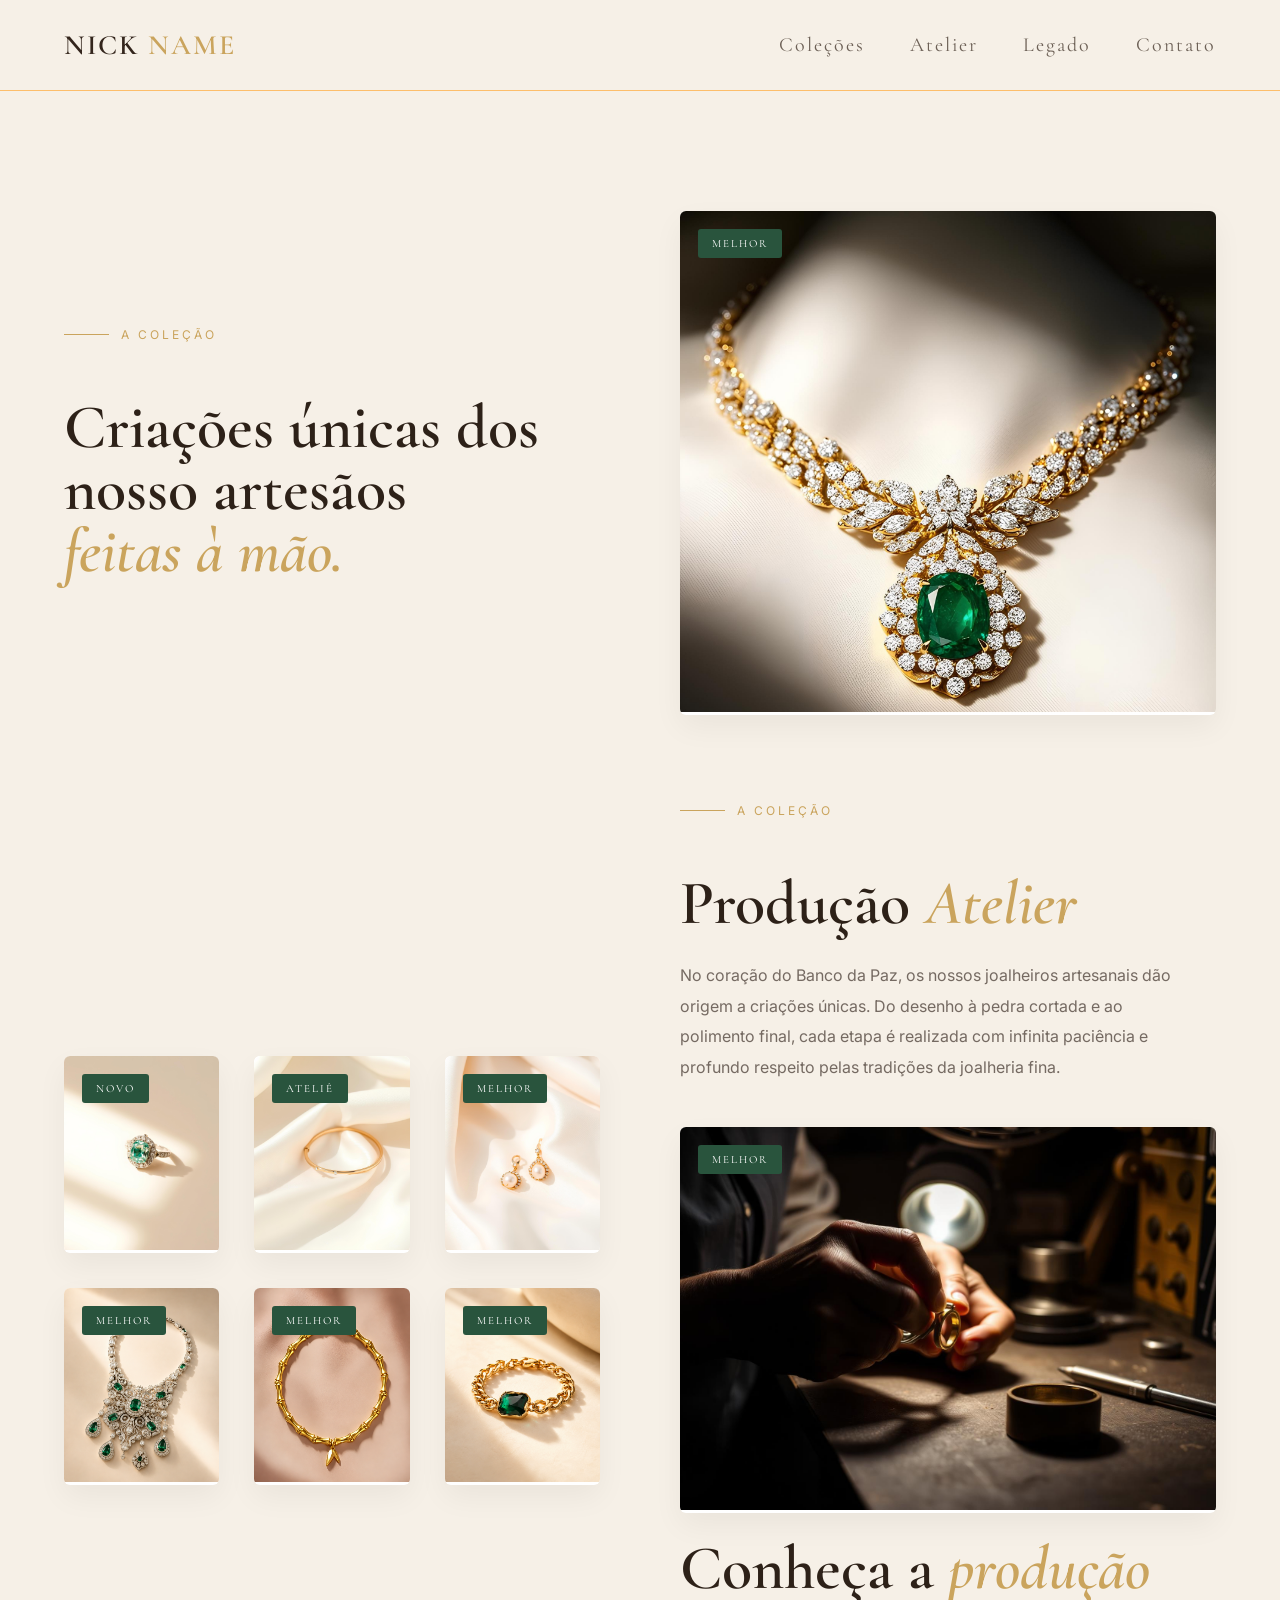
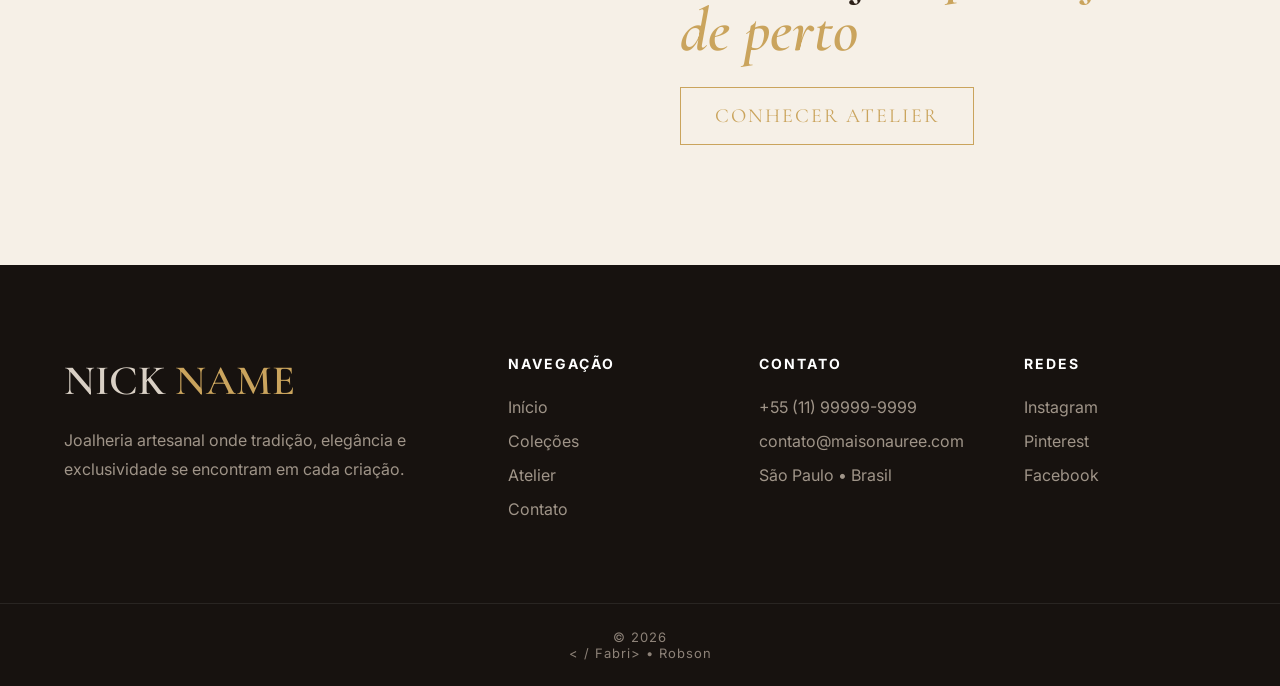
==== atelier.html @ 3f084321 "arrumamos todos os textos, criamos a pagina das coleçoes, colocamos as fotos q faltavam e organizamo" ====
<!DOCTYPE html>
<html lang="pt-BR">

<head>
    <meta charset="UTF-8" />
    <meta name="viewport" content="width=device-width, initial-scale=1.0" />
    <title>Atelier</title>

    <link rel="preconnect" href="https://fonts.googleapis.com">
    <link rel="preconnect" href="https://fonts.gstatic.com" crossorigin>
    <link
        href="https://fonts.googleapis.com/css2?family=Cormorant+Garamond:wght@400;500;600;700&family=Inter:wght@300;400;500;600&display=swap"
        rel="stylesheet">

    <link rel="stylesheet" href="css/bootstrap.css" />
    <link rel="stylesheet" href="css/style.css" />
    <link rel="stylesheet" href="css/style2.css" />
    <link rel="stylesheet" href="css/style3.css" />
</head>

<body>

    <!-- HEADER -->
    <header class="header">
        <div class="container nav">
            <h1 class="logo">
                NICK <span>NAME</span>
            </h1>

            <nav class="menu font">
                <a href="index.html#collection">Coleções</a>
                <a href="index.html#atelier">Atelier</a>
                <a href="index.html#heritage">Legado</a>
                <a href="index.html#contact">Contato</a>
            </nav>

        </div>
    </header>

    <section class="atelier">
        <div class="container atelier-grid">

            <div class="atelier-text">
                <span class="eyebrow">A COLEÇÃO</span>

                <h2>
                    Criações únicas dos nosso artesãos <br>
                    <span>feitas à mão.</span>
                </h2>
            </div>

            <article class="product-card">
                <div class="product-image">
                    <img src="img/colar_main.jpg" alt="Éclat de Lune">
                    <span class="badge font">MELHOR</span>
                </div>
            </article>

            <div class="products">

                <article class="product-card">
                    <div class="product-image">
                        <img src="img/anel2.jpeg" alt="Bague Royale">
                        <span class="badge font">NOVO</span>
                    </div>
                </article>


                <article class="product-card">
                    <div class="product-image">
                        <img src="img/bracelete2.jpeg" alt="Alliance d'Or">
                        <span class="badge font">ATELIÊ</span>
                    </div>
                </article>


                <article class="product-card">
                    <div class="product-image">
                        <img src="img/brinco2.jpeg" alt="Éclat de Lune">
                        <span class="badge font">MELHOR</span>
                    </div>
                </article>

                <article class="product-card">
                    <div class="product-image">
                        <img src="img/joyafrancesa.png" alt="Éclat de Lune">
                        <span class="badge font">MELHOR</span>
                    </div>
                </article>
                <article class="product-card">
                    <div class="product-image">
                        <img src="img/pulseira.png" alt="Éclat de Lune">
                        <span class="badge font">MELHOR</span>
                    </div>
                </article>
                <article class="product-card">
                    <div class="product-image">
                        <img src="img/pulseira2.png" alt="Éclat de Lune">
                        <span class="badge font">MELHOR</span>
                    </div>
                </article>
            </div>

            <div class="atelier-text">
                <span class="eyebrow">A COLEÇÃO</span>

                <h2>
                    Produção
                    <span>Atelier</span>
                </h2>

                <p>
                    No coração do Banco da Paz, os nossos joalheiros artesanais dão origem a criações únicas. Do desenho
                    à pedra cortada e ao polimento final, cada etapa é realizada com infinita paciência e profundo
                    respeito pelas tradições da joalheria fina.
                </p>

                <article class="product-card">
                    <div class="product-image">
                        <img src="img/oscarala.jpeg" alt="Éclat de Lune">
                        <span class="badge font">MELHOR</span>
                    </div>
                </article>

                <h2>
                    Conheça a<span> produção <br>
                        de perto</span>
                </h2>
                <a href="index.html#contact" class="btn-outline font">CONHECER ATELIER</a>
            </div>
    </section>


    <!-- =================================== -->

    <footer class="footer">

        <div class="container footer-grid">

            <div class="footer-brand">

                <h2>NICK <span>NAME</span></h2>

                <p>
                    Joalheria artesanal onde tradição, elegância e
                    exclusividade se encontram em cada criação.
                </p>

            </div>

            <div class="footer-column">

                <h3>Navegação</h3>

                <a href="#hero">Início</a>
                <a href="#collection">Coleções</a>
                <a href="#atelier">Atelier</a>
                <a href="#contact">Contato</a>

            </div>

            <div class="footer-column">

                <h3>Contato</h3>

                <p>+55 (11) 99999-9999</p>
                <p>contato@maisonauree.com</p>
                <p>São Paulo • Brasil</p>

            </div>

            <div class="footer-column">

                <h3>Redes</h3>

                <a href="https://www.instagram.com" target="_blank">Instagram</a>
                <a href="https://www.pinterest.com" target="_blank">Pinterest</a>
                <a href="https://www.facebook.com" target="_blank">Facebook</a>

            </div>

        </div>

        <div class="footer-bottom">

            <div class="container">

                <p>
                    © 2026 <br>
                    < / Fabri> • Robson
                </p>

            </div>

        </div>

    </footer>
</body>

</html>
---- css/style.css ----
@import url('https://fonts.googleapis.com/css2?family=Cormorant+Garamond:wght@400;500;600;700&family=Inter:wght@300;400;500;600&display=swap');

*{
    margin:0;
    padding:0;
    box-sizing:border-box;

}

html{
    scroll-behavior:smooth;
}

body{
    background:#f6f0e7;
    color:#33251c;
    font-family:'Inter',sans-serif;
    overflow-x:hidden;
}

img{
    width:100%;
    display:block;
}

a{
    text-decoration:none;
    color:inherit;
}

ul{
    list-style:none;
}

/*VARIÁVEIS*/

:root{
    --bgnav:rgba(246, 240, 231, 0.85);
    --bg:#f6f0e7;
    --white:#ffffff;
    --gold:#caa45d;
    --gold-dark:#a98542;
    --text:#2d2118;
    --text-light:#756a62;
    --green:#29543d;
    --border:#fdbe6b;
    --font: "Cormorant Garamond",serif;
}

.font{
    font-family:var(--font);
}

/*CONTAINER*/

.container{
    width:1200px;
    max-width:90%;
    margin:auto;
}

/*HEADER*/

.header{

    width:100%;
    background:var(--bgnav);
    border-bottom:1px solid var(--border);
    
    position:sticky;
    top:0;
    z-index:999;

}

.nav{

    height:90px;

    display:flex;
    align-items:center;
    justify-content:space-between;

}

.logo{

    font-family:"Cormorant Garamond",serif;
    font-size:28px;
    letter-spacing:2px;
    font-weight:600;

}

.logo span{

    color:var(--gold);

}

.menu{

    display:flex;
    gap:45px;

}

.menu a{

    font-size:20px;
    letter-spacing:2px;
    color:#6d6157;
    transition:.35s;

}

.menu a:hover{

    color:var(--gold);

}

.btn-nav{

    background:var(--green);
    color:#fff;

    padding:13px 22px;

    border-radius:2px;

    font-size:12px;

    letter-spacing:2px;

    transition:.35s;

}

.btn-nav:hover{

    background:#1d3f2d;

    transform:translateY(-2px);

}

/*HERO*/

.hero{

    padding:90px 0 120px;

}

.hero-grid{

    display:grid;

    grid-template-columns:1fr 1.15fr;

    gap:90px;

    align-items:center;

}

/*TEXTO*/

.eyebrow{

    display:inline-flex;

    align-items:center;

    gap:12px;

    font-size:12px;

    color:var(--gold);

    letter-spacing:3px;

    text-transform:uppercase;

    margin-bottom:30px;

}

.eyebrow::before{

    content:"";

    width:45px;

    height:1px;

    background:var(--gold);

}

.hero h1{

    font-family:"Cormorant Garamond",serif;

    font-size:72px;

    line-height:0.95;

    font-weight:600;

    margin-bottom:28px;

    color:var(--text);

}

.hero h1 span{

    color:var(--gold);

    font-style:italic;

}

.hero p{

    max-width:480px;

    line-height:1.9;

    color:var(--text-light);

    font-size:16px;

    margin-bottom:40px;

}

/*BOTÕES*/

.hero-actions{

    display:flex;

    align-items:center;

    gap:35px;

    margin-bottom:60px;

}

.btn-primary{

    background:var(--green);

    color:#fff;

    padding:16px 34px;

    letter-spacing:2px;

    font-size:12px;

    transition:.35s;

}

.btn-primary:hover{

    background:#1f4130;

    transform:translateY(-3px);

}

.link-secondary{

    color:#6d6157;
    transition:.3s;
    border-bottom:1px solid var(--gold-dark);
}

.link-secondary:hover{

    color:var(--gold);
    transform:translateY(-3px);
}

/*ESTATÍSTICAS*/

.stats{

    display:flex;

    gap:60px;

    padding-top:30px;

    border-top:1px solid var(--border);

}

.stat{

    display:flex;

    flex-direction:column;

    gap:8px;

}

.stat strong{

    /* font-family:"Cormorant Garamond",serif; */

    font-size:34px;

    color:var(--gold);

}

.stat span{

    color:#8b8078;

    font-size:13px;

    letter-spacing:1px;

}

/*FOTO HERO*/

.hero-image{

    position:relative;

}

.hero-image img{

    height:760px;

    object-fit:cover;

    box-shadow:0 30px 60px rgba(0,0,0,.12);

}

/*CARD FLUTUANTE*/

.floating-card{

    position:absolute;

    right:-25px;

    bottom:35px;

    background:#fff;

    padding:22px;

    width:240px;

    box-shadow:0 20px 40px rgba(0,0,0,.12);

}

.floating-card span{

    display:block;

    color:var(--gold);

    font-size:12px;

    letter-spacing:2px;

    margin-bottom:10px;

}

.floating-card strong{

    font-family:"Cormorant Garamond",serif;

    font-size:24px;

    font-weight:600;

}
---- css/style2.css ----
/*COLLECTION*/

.collection{
    padding:120px 0;
    background:#fbf7f2;
}

/* Cabeçalho da seção */

.section-head{
    display:flex;
    justify-content:space-between;
    align-items:flex-end;
    gap:40px;
    margin-bottom:70px;
}

.section-head h2{
    font-family:"Cormorant Garamond",serif;
    font-size:58px;
    font-weight:600;
    line-height:1;
    color:var(--text);
}

.section-head h2 span{
    color:var(--gold);
    font-style:italic;
}

.section-link{
    font-size:20px;
    letter-spacing:2px;
    color:var(--gold-dark);
    transition:.3s;
}

.section-link:hover{
    color:var(--green);
}

/*GRID PRODUTOS*/

.products{
    display:grid;
    grid-template-columns:repeat(3,1fr);
    gap:35px;
}

/*CARD*/

.product-card{

    background:#fff;

    border-radius:6px;

    overflow:hidden;

    transition:.35s;

    box-shadow:0 12px 30px rgba(0,0,0,.05);

}

.product-card:hover{

    transform:translateY(-10px);

    box-shadow:0 25px 60px rgba(0,0,0,.12);

}

/*IMAGEM DO CARD*/

.product-image{

    position:relative;

    overflow:hidden;

    background:#efe5d6;

}

.product-image img{

    width:100%;
    

    object-fit:cover;

    transition:.6s;

}

.product-card:hover img{

    transform:scale(1.08);

}

/*BADGE*/

.badge{

    position:absolute;

    top:18px;
    left:18px;

    background:var(--green);

    color:#fff;

    padding:8px 14px;

    font-size:11px;

    letter-spacing:2px;

    border-radius:3px;

}

/*INFORMAÇÕES*/

.product-info{

    padding:28px;

}

.product-info small{

    display:block;

    color:#9b8d83;

    letter-spacing:2px;

    font-size:11px;

    margin-bottom:12px;

}

.product-info h3{

    font-family:"Cormorant Garamond",serif;

    font-size:34px;

    font-weight:600;

    color:var(--text);

    margin-bottom:18px;

}

.price{

    display:inline-block;

    font-size:30px;

    color:var(--gold);

    font-weight:600;

}

/*HOVER DETALHE*/

.product-card::after{

    content:"";

    display:block;

    width:0;

    height:3px;

    background:var(--gold);

    transition:.4s;

}

.product-card:hover::after{

    width:100%;

}

/*RESPONSIVO DA SEÇÃO*/

@media (max-width:1100px){

    .products{

        grid-template-columns:repeat(2,1fr);

    }

}

@media (max-width:700px){

    .section-head{

        flex-direction:column;
        align-items:flex-start;

    }

    .section-head h2{

        font-size:42px;

    }

    .products{

        grid-template-columns:1fr;

    }

    .product-image img{

        height:360px;

    }

}
---- css/style3.css ----
/*ATELIER*/

.atelier{
    padding:120px 0;
    background:var(--bg);
}

.atelier-grid{
    display:grid;
    grid-template-columns:1fr 1fr;
    gap:80px;
    align-items:center;
}

/*IMAGEM*/

.atelier-image{
    position:relative;
}

.atelier-image img{
    width:100%;
    height:650px;
    object-fit:cover;
    border-radius:6px;
    box-shadow:0 25px 60px rgba(0,0,0,.12);
}

/*TEXTO*/

.atelier-text h2{
    font-family:"Cormorant Garamond",serif;
    font-size:62px;
    line-height:1;
    font-weight:600;
    margin:25px 0;
    color:var(--text);
}

.atelier-text h2 span{
    color:var(--gold);
    font-style:italic;
}

.atelier-text p{
    color:var(--text-light);
    line-height:1.9;
    font-size:16px;
    margin-bottom:45px;
    max-width:520px;
}

.btn-outline{

    display:inline-block;

    border:1px solid var(--gold);

    color:var(--gold);

    padding:16px 34px;

    letter-spacing:2px;

    font-size:20px;

    transition:.35s;

}

.btn-outline:hover{

    background:var(--gold);

    color:#fff;

}

/*FOOTER*/

/*==========================
        FOOTER
==========================*/

.footer{

    background:#17120f;

    color:#d9d0c5;

    padding-top:90px;

}

.footer-grid{

    display:grid;

    grid-template-columns:2fr 1fr 1fr 1fr;

    gap:60px;

    padding-bottom:70px;

}

.footer-brand h2{

    font-family:"Cormorant Garamond",serif;

    font-size:42px;

    font-weight:600;

    margin-bottom:20px;

}

.footer-brand span{

    color:var(--gold);

}

.footer-brand p{

    max-width:360px;

    color:#9f9488;

    line-height:1.8;

}

.footer-column h3{

    color:#fff;

    font-size:14px;

    letter-spacing:2px;

    margin-bottom:25px;

    text-transform:uppercase;

}

.footer-column a,
.footer-column p{

    display:block;

    margin-bottom:14px;

    color:#9f9488;

    transition:.3s;

}

.footer-column a:hover{

    color:var(--gold);

    padding-left:6px;

}

.footer-bottom{

    border-top:1px solid rgba(255,255,255,.08);

    padding:25px 0;

    text-align:center;

}

.footer-bottom p{

    color:#8d8278;

    font-size:13px;

    letter-spacing:1px;

}



/*SCROLLBAR*/

::-webkit-scrollbar{
    width:10px;
}

::-webkit-scrollbar-track{
    background:#efe5d6;
}

::-webkit-scrollbar-thumb{
    background:var(--gold);
    border-radius:20px;
}

::-webkit-scrollbar-thumb:hover{
    background:var(--gold-dark);
}

/*ANIMAÇÕES*/

.hero-text,
.hero-image,
.product-card,
.atelier-image,
.atelier-text{

    animation:fadeUp .9s ease both;

}

.product-card:nth-child(2){
    animation-delay:.15s;
}

.product-card:nth-child(3){
    animation-delay:.3s;
}

@keyframes fadeUp{

    from{
        opacity:0;
        transform:translateY(40px);
    }

    to{
        opacity:1;
        transform:translateY(0);
    }

}


/*======================================
=            CONTACT                  =
======================================*/

.contact{

    padding:120px 0;

    background:#f6f0e7;

    border-top:1px solid var(--border);

}

.contact-grid{

    display:grid;

    grid-template-columns:1fr 480px;

    gap:90px;

    align-items:start;

}

.contact-info h2{

    font-family:"Cormorant Garamond",serif;

    font-size:58px;

    line-height:1;

    margin:25px 0;

    color:var(--text);

}

.contact-info h2 span{

    color:var(--gold);

    font-style:italic;

}

.contact-info p{

    color:var(--text-light);

    line-height:1.9;

    max-width:420px;

    margin-bottom:50px;

}

.contact-item{

    padding:20px 0;

    border-top:1px solid var(--border);

}

.contact-item:last-child{

    border-bottom:1px solid var(--border);

}

.contact-item small{

    display:block;

    color:var(--gold);

    letter-spacing:2px;

    font-size:11px;

    margin-bottom:8px;

}

.contact-item strong{

    font-size:15px;

    color:var(--text);

    font-weight:500;

}

/*========================*/

.contact-form{

    background:#fff;

    padding:40px;

    box-shadow:0 18px 40px rgba(0,0,0,.08);

}

.contact-form h3{

    font-family:"Cormorant Garamond",serif;

    font-size:28px;

    margin-bottom:30px;

    color:var(--text);

}

.contact-form input,
.contact-form textarea{

    width:100%;

    border:none;

    border-bottom:1px solid var(--border);

    background:transparent;

    padding:18px 0;

    margin-bottom:12px;

    font-size:14px;

    outline:none;

    color:var(--text);

}

.contact-form input::placeholder,
.contact-form textarea::placeholder{

    color:#999;

}

.contact-form textarea{

    resize:none;

}

.contact-form button{

    width:100%;

    margin-top:25px;

    background:var(--green);

    color:#fff;

    border:none;

    padding:16px;

    cursor:pointer;

    letter-spacing:2px;

    font-size:12px;

    transition:.3s;

}

.contact-form button:hover{

    background:#1d3f2d;

}




/*RESPONSIVIDADE*/

@media (max-width:1100px){

    .hero-grid,
    .atelier-grid{

        grid-template-columns:1fr;
        gap:60px;

    }

    .hero-image{
        order:-1;
    }

    .hero-image img{
        height:600px;
    }

    .atelier-image img{
        height:520px;
    }

}

@media (max-width:900px){

    .nav{

        flex-direction:column;
        height:auto;
        padding:25px 0;
        gap:20px;

    }

    .menu{

        gap:20px;
        flex-wrap:wrap;
        justify-content:center;

    }

    .hero{

        padding:70px 0;

    }

    .hero h1{

        font-size:56px;

    }

    .stats{

        flex-wrap:wrap;
        gap:30px;

    }

    .section-head h2{

        font-size:48px;

    }

    .atelier-text h2{

        font-size:50px;

    }

}

@media (max-width:600px){

    .hero h1{

        font-size:42px;

    }

    .hero-actions{

        flex-direction:column;
        align-items:flex-start;
        gap:20px;

    }

    .hero-image img{

        height:420px;

    }

    .floating-card{

        position:static;
        width:100%;
        margin-top:20px;

    }

    .atelier-image img{

        height:400px;

    }

    .atelier-text h2{

        font-size:40px;

    }

    .footer-content{

        flex-direction:column;
        text-align:center;

    }

    .footer-links{

        justify-content:center;
        flex-wrap:wrap;

    }

}

@media(max-width:900px){

    .contact-grid{

        grid-template-columns:1fr;

    }

    .contact-info h2{

        font-size:46px;

    }

}

@media(max-width:900px){

    .footer-grid{

        grid-template-columns:1fr;
        gap:40px;

    }

}
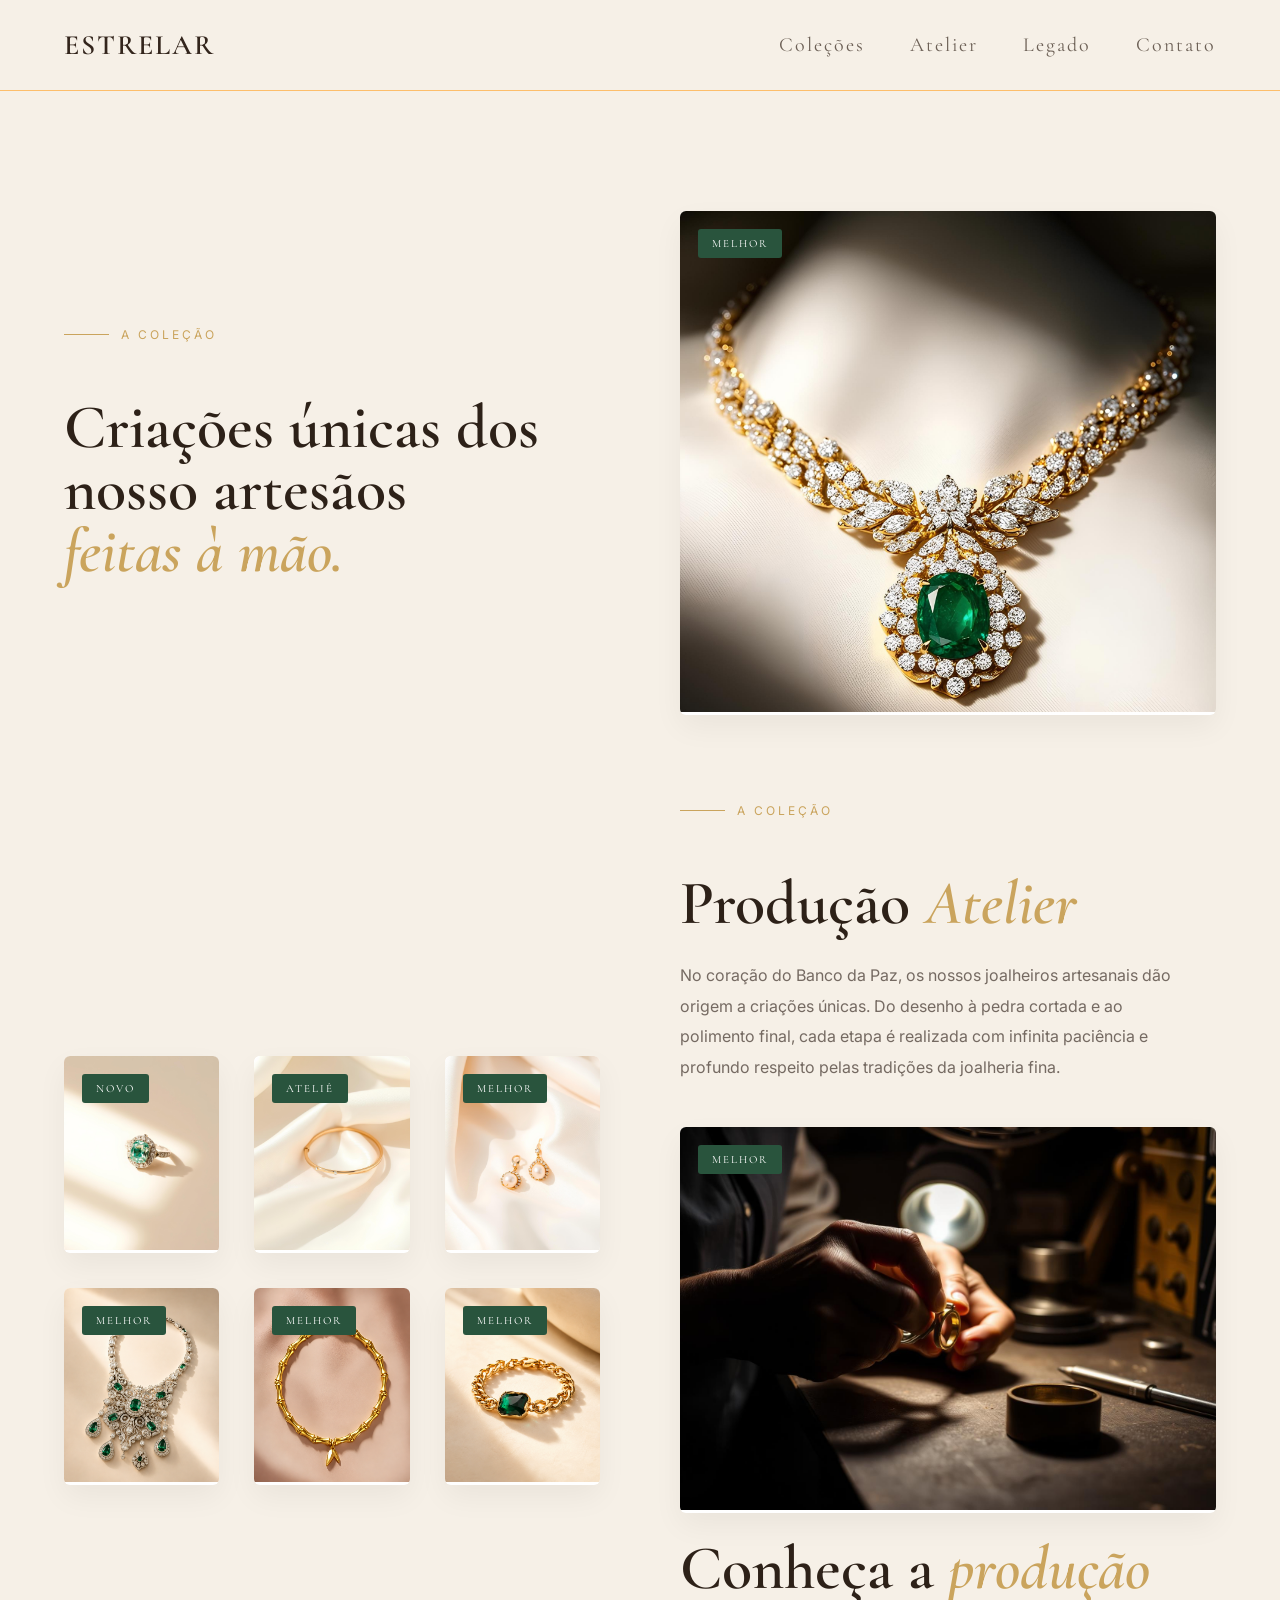
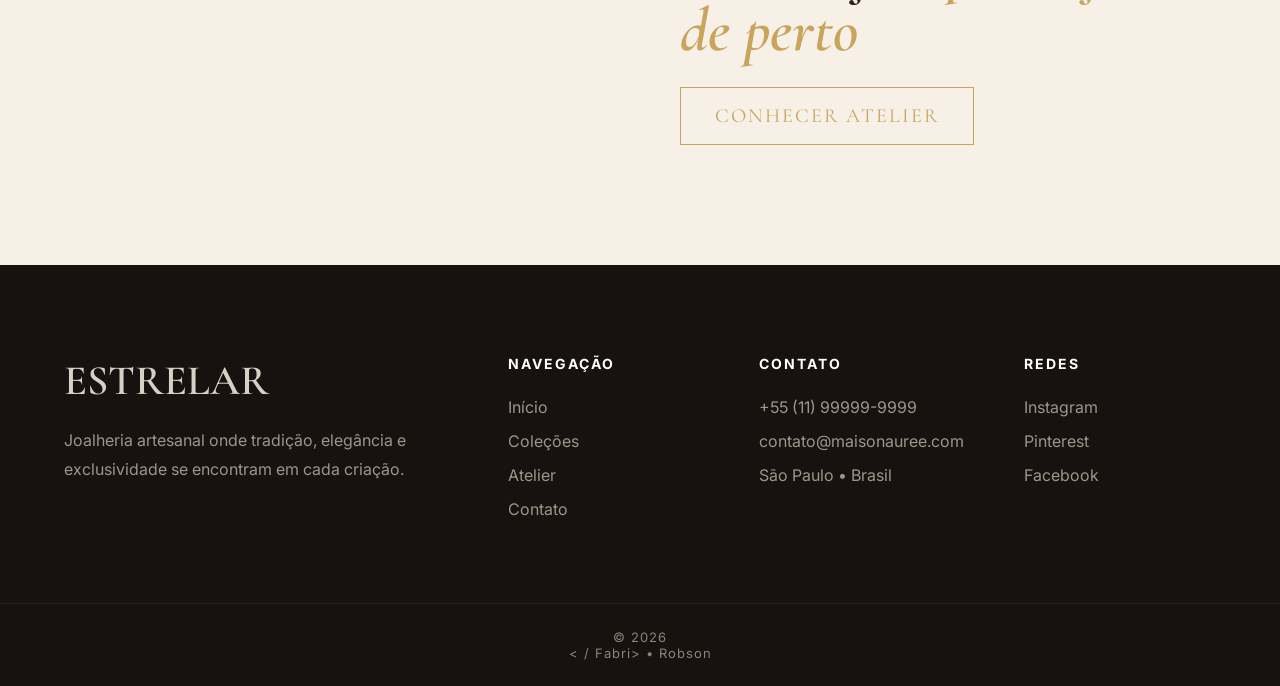
==== commit 6caf1bab: "Mudança no nome. coautoria: Maria, Yasmin (feito na escola)" ====
--- a/atelier.html
+++ b/atelier.html
@@ -24,7 +24,7 @@
     <header class="header">
         <div class="container nav">
             <h1 class="logo">
-                NICK <span>NAME</span>
+                ESTRELAR
             </h1>
 
             <nav class="menu font">
@@ -139,7 +139,7 @@
 
             <div class="footer-brand">
 
-                <h2>NICK <span>NAME</span></h2>
+                <h2>ESTRELAR</h2>
 
                 <p>
                     Joalheria artesanal onde tradição, elegância e
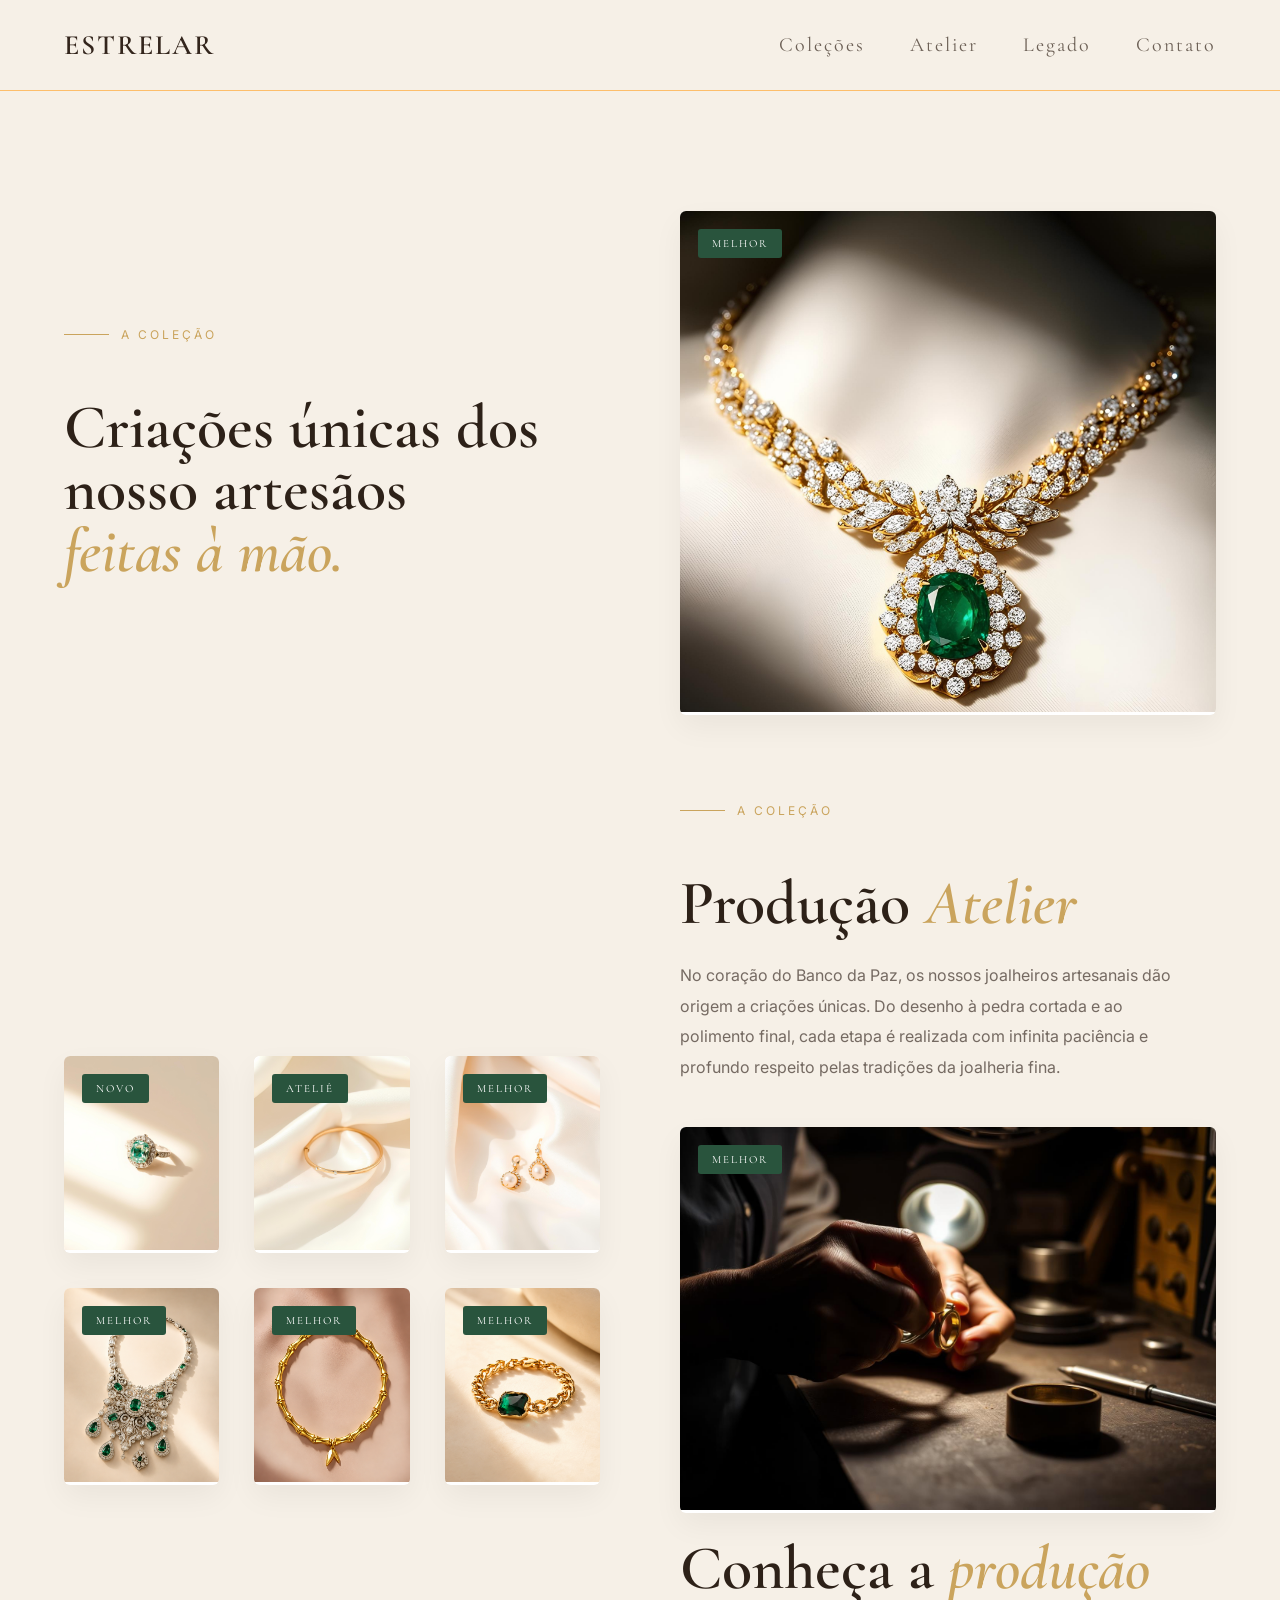
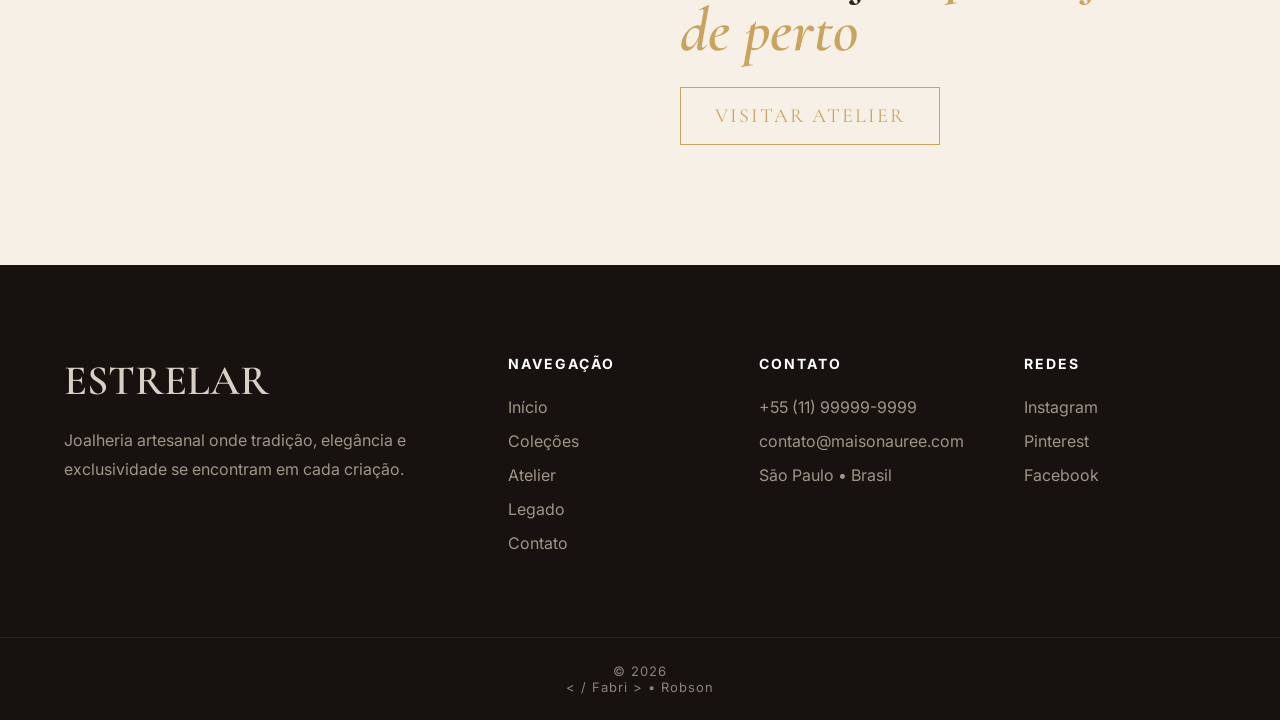
==== commit 1637d9ec: "finalizamos o legado, criamos outro css para a pagina e ajeitamos algumas animaçoes de hover. Co-aut" ====
--- a/atelier.html
+++ b/atelier.html
@@ -30,7 +30,7 @@
             <nav class="menu font">
                 <a href="index.html#collection">Coleções</a>
                 <a href="index.html#atelier">Atelier</a>
-                <a href="index.html#heritage">Legado</a>
+                <a href="legado.html">Legado</a>
                 <a href="index.html#contact">Contato</a>
             </nav>
 
@@ -126,7 +126,7 @@
                     Conheça a<span> produção <br>
                         de perto</span>
                 </h2>
-                <a href="index.html#contact" class="btn-outline font">CONHECER ATELIER</a>
+                <a href="index.html#contact" class="btn-outline font">VISITAR ATELIER</a>
             </div>
     </section>
 
@@ -152,10 +152,11 @@
 
                 <h3>Navegação</h3>
 
-                <a href="#hero">Início</a>
-                <a href="#collection">Coleções</a>
-                <a href="#atelier">Atelier</a>
-                <a href="#contact">Contato</a>
+                <a href="index.html#hero">Início</a>
+                <a href="atelier.html">Coleções</a>
+                <a href="index.html#atelier">Atelier</a>
+                <a href="legado.html">Legado</a>
+                <a href="index.html#contact">Contato</a>
 
             </div>
 
@@ -186,8 +187,7 @@
             <div class="container">
 
                 <p>
-                    © 2026 <br>
-                    < / Fabri> • Robson
+                    © 2026 <br> < / Fabri > • Robson
                 </p>
 
             </div>
--- a/css/style.css
+++ b/css/style.css
@@ -392,4 +392,74 @@
 
     font-weight:600;
 
+}
+
+@media (max-width: 768px){
+
+    .nav{
+        height:auto;
+        flex-direction:column;
+        justify-content:center;
+        padding:20px 0;
+        gap:18px;
+    }
+
+    .menu{
+        gap:14px 20px;
+        flex-wrap:wrap;
+        justify-content:center;
+    }
+
+    .menu a{
+        font-size:16px;
+        letter-spacing:1px;
+    }
+
+    .hero{
+        padding:60px 0 80px;
+    }
+
+    .hero-grid{
+        grid-template-columns:1fr;
+        gap:40px;
+    }
+
+    .hero-text{
+        text-align:left;
+    }
+
+    .hero h1{
+        font-size:48px;
+    }
+
+    .hero p{
+        max-width:none;
+    }
+
+    .hero-actions{
+        flex-direction:column;
+        align-items:flex-start;
+        gap:18px;
+        margin-bottom:40px;
+    }
+
+    .stats{
+        flex-wrap:wrap;
+        gap:24px 30px;
+    }
+
+    .stat strong{
+        font-size:28px;
+    }
+
+    .hero-image img{
+        height:440px;
+    }
+
+    .floating-card{
+        position:static;
+        width:100%;
+        margin-top:18px;
+    }
+
 }
--- a/css/style2.css
+++ b/css/style2.css
@@ -195,6 +195,20 @@
 
 }
 
+
+.legado-p{
+    font-family: var(--font);
+    text-decoration: bold;
+    font-size: 1.8rem;
+    
+}
+
+.legad{
+    padding: 0;
+}
+
+
+
 /*RESPONSIVO DA SEÇÃO*/
 
 @media (max-width:1100px){
@@ -234,4 +248,43 @@
 
     }
 
+}
+
+@media (max-width: 768px){
+
+    .collection{
+        padding:90px 0;
+    }
+
+    .section-head{
+        flex-direction:column;
+        align-items:flex-start;
+        margin-bottom:40px;
+    }
+
+    .section-head h2{
+        font-size:42px;
+    }
+
+    .products{
+        grid-template-columns:1fr;
+        gap:24px;
+    }
+
+    .product-info{
+        padding:22px;
+    }
+
+    .product-info h3{
+        font-size:28px;
+    }
+
+    .price{
+        font-size:24px;
+    }
+
+    .product-image img{
+        height:320px;
+    }
+
 }
--- a/css/style3.css
+++ b/css/style3.css
@@ -595,4 +595,67 @@
 
     }
 
+}
+
+@media (max-width: 768px){
+
+    .nav{
+        flex-direction:column;
+        height:auto;
+        padding:24px 0;
+        gap:18px;
+    }
+
+    .menu{
+        gap:10px 16px;
+        justify-content:center;
+        flex-wrap:wrap;
+    }
+
+    .menu a{
+        font-size:16px;
+        letter-spacing:1px;
+    }
+
+    .hero h1{
+        font-size:40px;
+    }
+
+    .hero-actions{
+        flex-direction:column;
+        align-items:flex-start;
+        gap:18px;
+    }
+
+    .stats{
+        display:grid;
+        grid-template-columns:1fr;
+        gap:18px;
+    }
+
+    .atelier-grid,
+    .contact-grid{
+        grid-template-columns:1fr;
+        gap:40px;
+    }
+
+    .atelier-image img,
+    .hero-image img{
+        height:360px;
+    }
+
+    .atelier-text h2,
+    .contact-info h2{
+        font-size:40px;
+    }
+
+    .contact-form{
+        padding:24px 20px;
+    }
+
+    .footer-grid{
+        grid-template-columns:1fr;
+        gap:28px;
+    }
+
 }
